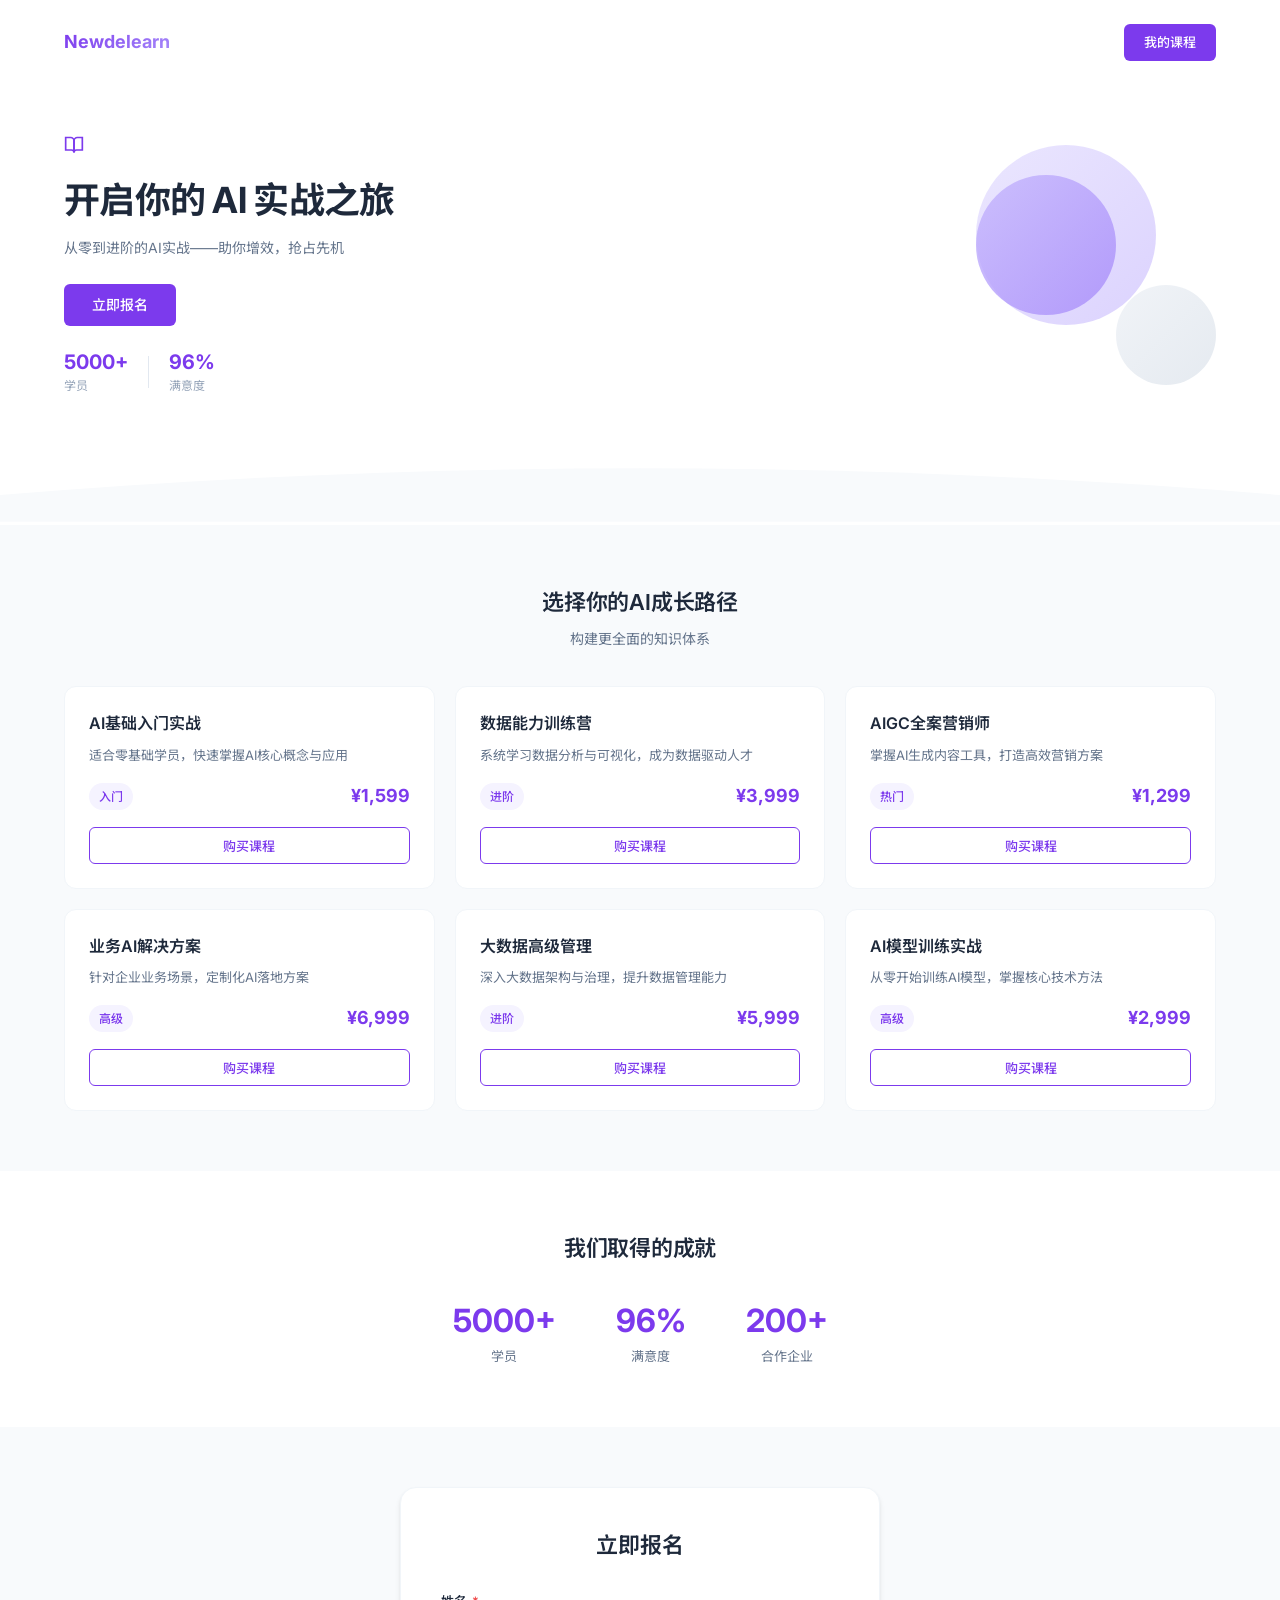
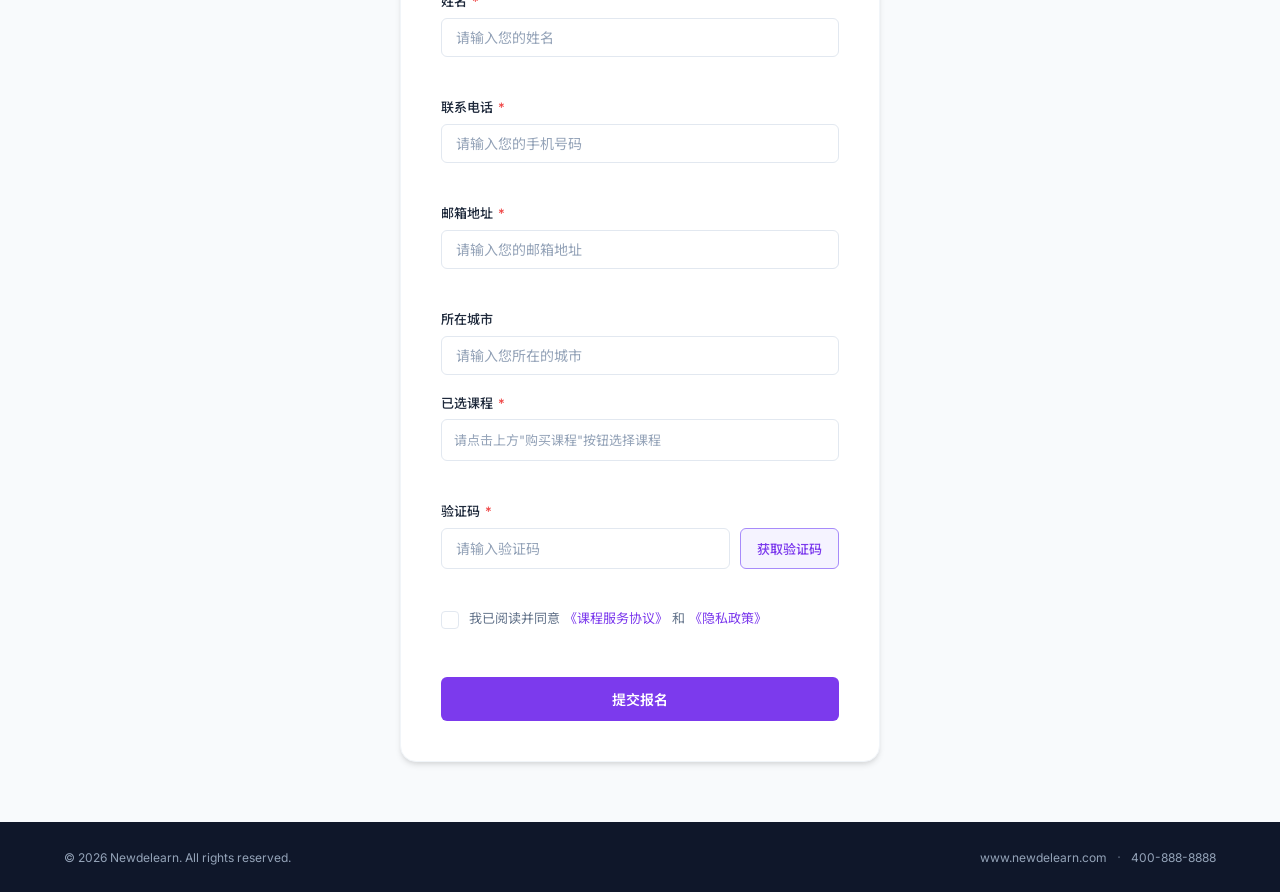
==== index.html @ 4dda24c9 "Initial commit: Newdelearn AI课程报名页 - 基于设计稿实现的课程报名页面 - 包含6个课程卡片展示 - 支持多课程选择并自动显示在表单中 - 表单验证和Netlify F" ====
<!DOCTYPE html>
<html lang="zh-CN">
<head>
  <meta charset="UTF-8">
  <meta name="viewport" content="width=device-width, initial-scale=1.0">
  <meta name="description" content="开启你的AI实战之旅 - Newdelearn AI课程报名">
  <title>课程报名页 | Newdelearn</title>
  <link rel="stylesheet" href="css/style.css">
  <link rel="preconnect" href="https://fonts.googleapis.com">
  <link rel="preconnect" href="https://fonts.gstatic.com" crossorigin>
  <link href="https://fonts.googleapis.com/css2?family=Inter:wght@300;400;500;600;700&family=Noto+Sans+SC:wght@300;400;500;600;700&display=swap" rel="stylesheet">
</head>
<body>
  <div class="page-wrapper">
    <header class="site-header">
      <div class="container">
        <nav class="nav-bar">
          <div class="logo">
            <span class="logo-text">Newdelearn</span>
          </div>
          <div class="nav-links">
            <a href="#register" class="nav-cta-btn">我的课程</a>
          </div>
        </nav>
      </div>
    </header>

    <main class="main-content">
      <section class="hero-section">
        <div class="container hero-container">
          <div class="hero-text">
            <div class="hero-icon-row">
              <svg class="hero-icon" viewBox="0 0 24 24" fill="none" stroke="currentColor" stroke-width="2">
                <path d="M2 3h6a4 4 0 0 1 4 4v14a3 3 0 0 0-3-3H2z"></path>
                <path d="M22 3h-6a4 4 0 0 0-4 4v14a3 3 0 0 1 3-3h7z"></path>
              </svg>
            </div>
            <h1 class="hero-title">开启你的 AI 实战之旅</h1>
            <p class="hero-description">
              从零到进阶的AI实战——助你增效，抢占先机
            </p>
            <a href="#register" class="hero-cta-btn">立即报名</a>
            <div class="hero-stats-inline">
              <div class="stat-inline-item">
                <span class="stat-inline-number">5000+</span>
                <span class="stat-inline-label">学员</span>
              </div>
              <div class="stat-inline-divider"></div>
              <div class="stat-inline-item">
                <span class="stat-inline-number">96%</span>
                <span class="stat-inline-label">满意度</span>
              </div>
            </div>
          </div>
          <div class="hero-visual">
            <div class="circle-decoration circle-1"></div>
            <div class="circle-decoration circle-2"></div>
            <div class="circle-decoration circle-3"></div>
          </div>
        </div>
      </section>

      <div class="divider-wave">
        <svg viewBox="0 0 1440 60" fill="none" xmlns="http://www.w3.org/2000/svg">
          <path d="M0 60V30C240 10 480 0 720 0C960 0 1200 10 1440 30V60H0Z" fill="#f8fafc"/>
        </svg>
      </div>

      <section class="courses-section">
        <div class="container">
          <div class="section-header">
            <h2 class="section-title">选择你的AI成长路径</h2>
            <p class="section-subtitle">构建更全面的知识体系</p>
          </div>
          <div class="courses-grid">
            <div class="course-card">
              <h3 class="course-title">AI基础入门实战</h3>
              <p class="course-desc">适合零基础学员，快速掌握AI核心概念与应用</p>
              <div class="course-meta">
                <span class="course-tag">入门</span>
                <span class="course-price">¥1,599</span>
              </div>
              <button class="course-btn">购买课程</button>
            </div>
            <div class="course-card">
              <h3 class="course-title">数据能力训练营</h3>
              <p class="course-desc">系统学习数据分析与可视化，成为数据驱动人才</p>
              <div class="course-meta">
                <span class="course-tag">进阶</span>
                <span class="course-price">¥3,999</span>
              </div>
              <button class="course-btn">购买课程</button>
            </div>
            <div class="course-card">
              <h3 class="course-title">AIGC全案营销师</h3>
              <p class="course-desc">掌握AI生成内容工具，打造高效营销方案</p>
              <div class="course-meta">
                <span class="course-tag">热门</span>
                <span class="course-price">¥1,299</span>
              </div>
              <button class="course-btn">购买课程</button>
            </div>
            <div class="course-card">
              <h3 class="course-title">业务AI解决方案</h3>
              <p class="course-desc">针对企业业务场景，定制化AI落地方案</p>
              <div class="course-meta">
                <span class="course-tag">高级</span>
                <span class="course-price">¥6,999</span>
              </div>
              <button class="course-btn">购买课程</button>
            </div>
            <div class="course-card">
              <h3 class="course-title">大数据高级管理</h3>
              <p class="course-desc">深入大数据架构与治理，提升数据管理能力</p>
              <div class="course-meta">
                <span class="course-tag">进阶</span>
                <span class="course-price">¥5,999</span>
              </div>
              <button class="course-btn">购买课程</button>
            </div>
            <div class="course-card">
              <h3 class="course-title">AI模型训练实战</h3>
              <p class="course-desc">从零开始训练AI模型，掌握核心技术方法</p>
              <div class="course-meta">
                <span class="course-tag">高级</span>
                <span class="course-price">¥2,999</span>
              </div>
              <button class="course-btn">购买课程</button>
            </div>
          </div>
        </div>
      </section>

      <section class="stats-section">
        <div class="container">
          <div class="section-header">
            <h2 class="section-title">我们取得的成就</h2>
          </div>
          <div class="stats-row">
            <div class="stat-card">
              <span class="stat-card-number">5000+</span>
              <span class="stat-card-label">学员</span>
            </div>
            <div class="stat-card">
              <span class="stat-card-number">96%</span>
              <span class="stat-card-label">满意度</span>
            </div>
            <div class="stat-card">
              <span class="stat-card-number">200+</span>
              <span class="stat-card-label">合作企业</span>
            </div>
          </div>
        </div>
      </section>

      <section class="register-section" id="register">
        <div class="container">
          <div class="form-wrap">
            <h2 class="form-section-title">立即报名</h2>
            <form
              name="registration-form"
              method="POST"
              data-netlify="true"
              data-netlify-honeypot="bot-field"
              action="/success.html"
              class="registration-form"
              id="registrationForm"
              novalidate
            >
              <input type="hidden" name="form-name" value="registration-form">
              <p class="hidden">
                <label>
                  Don't fill this out:
                  <input name="bot-field">
                </label>
              </p>

              <div class="form-group">
                <label for="name" class="form-label">
                  姓名 <span class="required">*</span>
                </label>
                <input
                  type="text"
                  id="name"
                  name="name"
                  class="form-input"
                  placeholder="请输入您的姓名"
                  required
                >
                <span class="form-error" data-error-for="name"></span>
              </div>

              <div class="form-group">
                <label for="phone" class="form-label">
                  联系电话 <span class="required">*</span>
                </label>
                <input
                  type="tel"
                  id="phone"
                  name="phone"
                  class="form-input"
                  placeholder="请输入您的手机号码"
                  required
                >
                <span class="form-error" data-error-for="phone"></span>
              </div>

              <div class="form-group">
                <label for="email" class="form-label">
                  邮箱地址 <span class="required">*</span>
                </label>
                <input
                  type="email"
                  id="email"
                  name="email"
                  class="form-input"
                  placeholder="请输入您的邮箱地址"
                  required
                >
                <span class="form-error" data-error-for="email"></span>
              </div>

              <div class="form-group">
                <label for="city" class="form-label">
                  所在城市
                </label>
                <input
                  type="text"
                  id="city"
                  name="city"
                  class="form-input"
                  placeholder="请输入您所在的城市"
                >
              </div>

              <div class="form-group">
                <label class="form-label">
                  已选课程 <span class="required">*</span>
                </label>
                <div class="selected-courses" id="selectedCourses">
                  <span class="selected-courses-placeholder">请点击上方"购买课程"按钮选择课程</span>
                </div>
                <input type="hidden" name="course" id="courseInput" value="">
                <span class="form-error" data-error-for="course"></span>
              </div>

              <div class="form-group">
                <label for="code" class="form-label">
                  验证码 <span class="required">*</span>
                </label>
                <div class="code-input-row">
                  <input
                    type="text"
                    id="code"
                    name="code"
                    class="form-input code-input"
                    placeholder="请输入验证码"
                    required
                  >
                  <button type="button" class="send-code-btn" id="sendCodeBtn">获取验证码</button>
                </div>
                <span class="form-error" data-error-for="code"></span>
              </div>

              <div class="form-group">
                <label class="checkbox-group">
                  <input type="checkbox" name="agree" id="agree" required>
                  <span class="checkbox-custom"></span>
                  <span class="checkbox-label">
                    我已阅读并同意
                    <a href="#" class="text-link">《课程服务协议》</a>
                    和
                    <a href="#" class="text-link">《隐私政策》</a>
                  </span>
                </label>
                <span class="form-error" data-error-for="agree"></span>
              </div>

              <button type="submit" class="submit-btn" id="submitBtn">
                <span class="btn-text">提交报名</span>
                <span class="btn-loader" aria-hidden="true"></span>
              </button>
            </form>
          </div>
        </div>
      </section>
    </main>

    <footer class="site-footer">
      <div class="container">
        <div class="footer-content">
          <p class="footer-text">© 2026 Newdelearn. All rights reserved.</p>
          <div class="footer-links">
            <a href="#" class="footer-link">www.newdelearn.com</a>
            <span class="footer-dot">·</span>
            <a href="#" class="footer-link">400-888-8888</a>
          </div>
        </div>
      </div>
    </footer>
  </div>

  <script src="js/main.js"></script>
</body>
</html>
---- css/style.css ----
:root {
  --color-primary: #7c3aed;
  --color-primary-dark: #6d28d9;
  --color-primary-light: #a78bfa;
  --color-primary-bg: #f5f3ff;
  --color-bg: #ffffff;
  --color-bg-alt: #f8fafc;
  --color-text: #1e293b;
  --color-text-secondary: #64748b;
  --color-text-tertiary: #94a3b8;
  --color-border: #e2e8f0;
  --color-border-light: #f1f5f9;
  --color-success: #10b981;
  --color-error: #ef4444;
  --color-footer-bg: #0f172a;
  --color-footer-text: #94a3b8;
  --shadow-sm: 0 1px 2px 0 rgba(0, 0, 0, 0.05);
  --shadow-md: 0 4px 6px -1px rgba(0, 0, 0, 0.1), 0 2px 4px -1px rgba(0, 0, 0, 0.06);
  --shadow-lg: 0 10px 15px -3px rgba(0, 0, 0, 0.1), 0 4px 6px -2px rgba(0, 0, 0, 0.05);
  --shadow-xl: 0 20px 25px -5px rgba(0, 0, 0, 0.1), 0 10px 10px -5px rgba(0, 0, 0, 0.04);
  --radius-sm: 6px;
  --radius-md: 8px;
  --radius-lg: 12px;
  --radius-xl: 16px;
  --radius-full: 9999px;
  --font-sans: 'Inter', 'Noto Sans SC', -apple-system, BlinkMacSystemFont, 'Segoe UI', Roboto, sans-serif;
  --transition-fast: 150ms cubic-bezier(0.4, 0, 0.2, 1);
  --transition-normal: 300ms cubic-bezier(0.4, 0, 0.2, 1);
}

* {
  margin: 0;
  padding: 0;
  box-sizing: border-box;
}

html {
  scroll-behavior: smooth;
  -webkit-font-smoothing: antialiased;
  -moz-osx-font-smoothing: grayscale;
}

body {
  font-family: var(--font-sans);
  font-size: 14px;
  line-height: 1.6;
  color: var(--color-text);
  background-color: var(--color-bg);
  overflow-x: hidden;
}

.page-wrapper {
  position: relative;
  min-height: 100vh;
  overflow: hidden;
}

.container {
  width: 100%;
  max-width: 1200px;
  margin: 0 auto;
  padding: 0 24px;
}

.hidden {
  display: none;
}

.site-header {
  position: relative;
  z-index: 10;
  padding: 24px 0;
  background: var(--color-bg);
}

.nav-bar {
  display: flex;
  align-items: center;
  justify-content: space-between;
}

.logo {
  display: flex;
  align-items: center;
  gap: 10px;
  font-weight: 700;
  font-size: 18px;
  color: var(--color-primary);
}

.logo-text {
  background: linear-gradient(135deg, var(--color-primary) 0%, var(--color-primary-light) 100%);
  -webkit-background-clip: text;
  -webkit-text-fill-color: transparent;
  background-clip: text;
  font-weight: 700;
  font-size: 18px;
}

.nav-links {
  display: flex;
  align-items: center;
  gap: 20px;
}

.nav-cta-btn {
  padding: 8px 20px;
  background: var(--color-primary);
  color: white !important;
  border-radius: var(--radius-sm);
  font-weight: 500;
  font-size: 13px;
  text-decoration: none;
  transition: all var(--transition-fast);
}

.nav-cta-btn:hover {
  background: var(--color-primary-dark);
}

.main-content {
  position: relative;
  z-index: 1;
}

.hero-section {
  padding: 40px 0 60px;
  background: var(--color-bg);
  position: relative;
  overflow: hidden;
}

.hero-container {
  display: grid;
  grid-template-columns: 1.2fr 1fr;
  gap: 40px;
  align-items: center;
  position: relative;
}

.hero-text {
  animation: fadeInUp 0.8s ease-out;
}

@keyframes fadeInUp {
  from {
    opacity: 0;
    transform: translateY(30px);
  }
  to {
    opacity: 1;
    transform: translateY(0);
  }
}

.hero-icon-row {
  margin-bottom: 16px;
}

.hero-icon {
  width: 20px;
  height: 20px;
  color: var(--color-primary);
}

.hero-title {
  font-size: 36px;
  font-weight: 700;
  line-height: 1.3;
  letter-spacing: -0.02em;
  margin-bottom: 12px;
  color: var(--color-text);
}

.hero-description {
  font-size: 14px;
  line-height: 1.7;
  color: var(--color-text-secondary);
  margin-bottom: 24px;
  max-width: 420px;
}

.hero-cta-btn {
  display: inline-block;
  padding: 10px 28px;
  background: var(--color-primary);
  color: white;
  border-radius: var(--radius-sm);
  font-weight: 500;
  font-size: 14px;
  text-decoration: none;
  transition: all var(--transition-fast);
  margin-bottom: 24px;
}

.hero-cta-btn:hover {
  background: var(--color-primary-dark);
  transform: translateY(-1px);
}

.hero-stats-inline {
  display: flex;
  align-items: center;
  gap: 20px;
}

.stat-inline-item {
  display: flex;
  flex-direction: column;
  gap: 2px;
}

.stat-inline-number {
  font-size: 20px;
  font-weight: 700;
  color: var(--color-primary);
  line-height: 1.2;
}

.stat-inline-label {
  font-size: 12px;
  color: var(--color-text-tertiary);
}

.stat-inline-divider {
  width: 1px;
  height: 32px;
  background: var(--color-border);
}

.hero-visual {
  position: relative;
  height: 280px;
}

.circle-decoration {
  position: absolute;
  border-radius: 50%;
  opacity: 0.6;
}

.circle-1 {
  width: 180px;
  height: 180px;
  background: linear-gradient(135deg, #ddd6fe 0%, #c4b5fd 100%);
  top: 20px;
  right: 60px;
  z-index: 2;
}

.circle-2 {
  width: 140px;
  height: 140px;
  background: linear-gradient(135deg, #c4b5fd 0%, #a78bfa 100%);
  top: 50px;
  right: 100px;
  z-index: 3;
  opacity: 0.8;
}

.circle-3 {
  width: 100px;
  height: 100px;
  background: linear-gradient(135deg, #e2e8f0 0%, #cbd5e1 100%);
  bottom: 20px;
  right: 0;
  z-index: 1;
  opacity: 0.5;
}

.divider-wave {
  width: 100%;
  height: 60px;
  background: var(--color-bg);
  position: relative;
  z-index: 1;
}

.divider-wave svg {
  width: 100%;
  height: 100%;
  display: block;
}

.courses-section {
  padding: 60px 0;
  background: var(--color-bg-alt);
  position: relative;
}

.section-header {
  text-align: center;
  margin-bottom: 36px;
}

.section-title {
  font-size: 22px;
  font-weight: 600;
  color: var(--color-text);
  margin-bottom: 8px;
  letter-spacing: -0.01em;
}

.section-subtitle {
  font-size: 14px;
  color: var(--color-text-secondary);
}

.courses-grid {
  display: grid;
  grid-template-columns: repeat(3, 1fr);
  gap: 20px;
}

.course-card {
  background: var(--color-bg);
  border-radius: var(--radius-lg);
  padding: 24px;
  border: 1px solid var(--color-border-light);
  display: flex;
  flex-direction: column;
  transition: all var(--transition-normal);
}

.course-card:hover {
  transform: translateY(-4px);
  box-shadow: var(--shadow-lg);
  border-color: var(--color-primary-light);
}

.course-title {
  font-size: 16px;
  font-weight: 600;
  color: var(--color-text);
  margin-bottom: 8px;
}

.course-desc {
  font-size: 13px;
  color: var(--color-text-secondary);
  line-height: 1.6;
  margin-bottom: 16px;
  flex: 1;
}

.course-meta {
  display: flex;
  align-items: center;
  justify-content: space-between;
  margin-bottom: 16px;
}

.course-tag {
  display: inline-block;
  padding: 4px 12px;
  background: var(--color-primary-bg);
  color: var(--color-primary);
  border-radius: var(--radius-full);
  font-size: 12px;
  font-weight: 500;
}

.course-price {
  font-size: 18px;
  font-weight: 700;
  color: var(--color-primary);
}

.course-btn {
  width: 100%;
  padding: 8px 16px;
  background: var(--color-bg);
  color: var(--color-primary);
  border: 1px solid var(--color-primary);
  border-radius: var(--radius-sm);
  font-size: 13px;
  font-weight: 500;
  font-family: inherit;
  cursor: pointer;
  transition: all var(--transition-fast);
}

.course-btn:hover {
  background: var(--color-primary);
  color: white;
}

.course-btn.selected {
  background: var(--color-primary);
  color: white;
  border-color: var(--color-primary);
}

.course-btn.selected::before {
  content: '✓ ';
}

.selected-courses {
  min-height: 42px;
  padding: 8px 12px;
  border: 1px solid var(--color-border);
  border-radius: var(--radius-sm);
  background: var(--color-bg);
  display: flex;
  flex-wrap: wrap;
  gap: 8px;
  align-items: center;
  transition: all var(--transition-fast);
}

.selected-courses:hover {
  border-color: var(--color-primary-light);
}

.selected-courses:focus-within {
  border-color: var(--color-primary);
  box-shadow: 0 0 0 3px rgba(124, 58, 237, 0.1);
}

.selected-courses.error {
  border-color: var(--color-error);
  box-shadow: 0 0 0 3px rgba(239, 68, 68, 0.1);
}

.selected-courses-placeholder {
  font-size: 13px;
  color: var(--color-text-tertiary);
}

.course-tag {
  display: inline-flex;
  align-items: center;
  gap: 6px;
  padding: 4px 10px;
  background: var(--color-primary-bg);
  color: var(--color-primary);
  border-radius: var(--radius-full);
  font-size: 12px;
  font-weight: 500;
  animation: tagAppear 0.2s ease-out;
}

@keyframes tagAppear {
  from {
    opacity: 0;
    transform: scale(0.8);
  }
  to {
    opacity: 1;
    transform: scale(1);
  }
}

.course-tag-remove {
  display: inline-flex;
  align-items: center;
  justify-content: center;
  width: 14px;
  height: 14px;
  background: rgba(124, 58, 237, 0.2);
  border-radius: 50%;
  color: var(--color-primary);
  font-size: 10px;
  line-height: 1;
  cursor: pointer;
  border: none;
  padding: 0;
  transition: all var(--transition-fast);
}

.course-tag-remove:hover {
  background: var(--color-primary);
  color: white;
}

.stats-section {
  padding: 60px 0;
  background: var(--color-bg);
}

.stats-row {
  display: flex;
  align-items: center;
  justify-content: center;
  gap: 60px;
}

.stat-card {
  display: flex;
  flex-direction: column;
  align-items: center;
  gap: 6px;
}

.stat-card-number {
  font-size: 32px;
  font-weight: 700;
  color: var(--color-primary);
  line-height: 1.2;
}

.stat-card-label {
  font-size: 13px;
  color: var(--color-text-secondary);
}

.register-section {
  padding: 60px 0;
  background: var(--color-bg-alt);
}

.form-wrap {
  max-width: 480px;
  margin: 0 auto;
  background: var(--color-bg);
  border-radius: var(--radius-xl);
  padding: 40px;
  box-shadow: var(--shadow-md);
  border: 1px solid var(--color-border-light);
}

.form-section-title {
  text-align: center;
  font-size: 22px;
  font-weight: 600;
  color: var(--color-text);
  margin-bottom: 28px;
}

.registration-form {
  display: flex;
  flex-direction: column;
  gap: 18px;
}

.form-group {
  display: flex;
  flex-direction: column;
  gap: 6px;
}

.form-label {
  font-size: 13px;
  font-weight: 500;
  color: var(--color-text);
}

.required {
  color: var(--color-error);
  margin-left: 2px;
}

.form-input,
.form-select,
.form-textarea {
  width: 100%;
  padding: 10px 14px;
  font-size: 14px;
  font-family: inherit;
  color: var(--color-text);
  background: var(--color-bg);
  border: 1px solid var(--color-border);
  border-radius: var(--radius-sm);
  transition: all var(--transition-fast);
  outline: none;
}

.form-input:hover,
.form-select:hover,
.form-textarea:hover {
  border-color: var(--color-primary-light);
}

.form-input:focus,
.form-select:focus,
.form-textarea:focus {
  border-color: var(--color-primary);
  box-shadow: 0 0 0 3px rgba(124, 58, 237, 0.1);
}

.form-input::placeholder,
.form-textarea::placeholder {
  color: var(--color-text-tertiary);
}

.form-input.error,
.form-select.error,
.form-textarea.error {
  border-color: var(--color-error);
  box-shadow: 0 0 0 3px rgba(239, 68, 68, 0.1);
}

.form-error {
  font-size: 12px;
  color: var(--color-error);
  min-height: 16px;
  display: block;
}

.code-input-row {
  display: flex;
  gap: 10px;
}

.code-input {
  flex: 1;
}

.send-code-btn {
  flex-shrink: 0;
  padding: 10px 16px;
  background: var(--color-primary-bg);
  color: var(--color-primary);
  border: 1px solid var(--color-primary-light);
  border-radius: var(--radius-sm);
  font-size: 13px;
  font-weight: 500;
  font-family: inherit;
  cursor: pointer;
  transition: all var(--transition-fast);
  white-space: nowrap;
}

.send-code-btn:hover:not(:disabled) {
  background: var(--color-primary);
  color: white;
  border-color: var(--color-primary);
}

.send-code-btn:disabled {
  opacity: 0.6;
  cursor: not-allowed;
}

.checkbox-group {
  display: flex;
  align-items: flex-start;
  gap: 10px;
  cursor: pointer;
  user-select: none;
}

.checkbox-group input[type="checkbox"] {
  position: absolute;
  opacity: 0;
  pointer-events: none;
}

.checkbox-custom {
  flex-shrink: 0;
  width: 18px;
  height: 18px;
  border: 1.5px solid var(--color-border);
  border-radius: 4px;
  background: var(--color-bg);
  margin-top: 2px;
  transition: all var(--transition-fast);
  position: relative;
}

.checkbox-group input[type="checkbox"]:checked + .checkbox-custom {
  background: var(--color-primary);
  border-color: var(--color-primary);
}

.checkbox-group input[type="checkbox"]:checked + .checkbox-custom::after {
  content: '';
  position: absolute;
  top: 2px;
  left: 5px;
  width: 4px;
  height: 8px;
  border: solid white;
  border-width: 0 2px 2px 0;
  transform: rotate(45deg);
}

.checkbox-group input[type="checkbox"]:focus + .checkbox-custom {
  box-shadow: 0 0 0 3px rgba(124, 58, 237, 0.1);
}

.checkbox-label {
  font-size: 13px;
  color: var(--color-text-secondary);
  line-height: 1.5;
}

.text-link {
  color: var(--color-primary);
  text-decoration: none;
  transition: color var(--transition-fast);
}

.text-link:hover {
  color: var(--color-primary-dark);
  text-decoration: underline;
}

.submit-btn {
  position: relative;
  width: 100%;
  padding: 12px 32px;
  font-size: 14px;
  font-weight: 600;
  font-family: inherit;
  color: white;
  background: var(--color-primary);
  border: none;
  border-radius: var(--radius-sm);
  cursor: pointer;
  transition: all var(--transition-fast);
  overflow: hidden;
  margin-top: 8px;
}

.submit-btn:hover:not(:disabled) {
  background: var(--color-primary-dark);
  transform: translateY(-1px);
}

.submit-btn:active:not(:disabled) {
  transform: translateY(0);
}

.submit-btn:disabled {
  opacity: 0.7;
  cursor: not-allowed;
}

.btn-loader {
  position: absolute;
  top: 50%;
  left: 50%;
  width: 18px;
  height: 18px;
  margin: -9px 0 0 -9px;
  border: 2px solid rgba(255, 255, 255, 0.3);
  border-top-color: white;
  border-radius: 50%;
  animation: spin 0.8s linear infinite;
  opacity: 0;
  visibility: hidden;
  transition: opacity var(--transition-fast);
}

.submit-btn.loading .btn-text {
  opacity: 0;
}

.submit-btn.loading .btn-loader {
  opacity: 1;
  visibility: visible;
}

@keyframes spin {
  to {
    transform: rotate(360deg);
  }
}

.site-footer {
  background: var(--color-footer-bg);
  padding: 24px 0;
  position: relative;
  z-index: 1;
}

.footer-content {
  display: flex;
  align-items: center;
  justify-content: space-between;
  flex-wrap: wrap;
  gap: 12px;
}

.footer-text {
  font-size: 12px;
  color: var(--color-footer-text);
}

.footer-links {
  display: flex;
  align-items: center;
  gap: 10px;
}

.footer-link {
  font-size: 12px;
  color: var(--color-footer-text);
  text-decoration: none;
  transition: color var(--transition-fast);
}

.footer-link:hover {
  color: white;
}

.footer-dot {
  color: var(--color-footer-text);
  opacity: 0.5;
}

.success-page {
  min-height: 100vh;
  display: flex;
  align-items: center;
  justify-content: center;
  background: var(--color-bg-alt);
}

.success-main {
  padding: 80px 24px;
  min-height: 100vh;
  display: flex;
  align-items: center;
  justify-content: center;
  width: 100%;
}

.success-container {
  width: 100%;
  max-width: 480px;
  animation: fadeInUp 0.8s ease-out;
}

.success-card {
  background: var(--color-bg);
  border-radius: var(--radius-xl);
  padding: 48px 40px;
  box-shadow: var(--shadow-lg);
  border: 1px solid var(--color-border-light);
  text-align: center;
}

.success-icon-wrap {
  position: relative;
  margin-bottom: 28px;
}

.success-circle {
  width: 72px;
  height: 72px;
  margin: 0 auto;
  background: linear-gradient(135deg, var(--color-success) 0%, #059669 100%);
  border-radius: 50%;
  display: flex;
  align-items: center;
  justify-content: center;
  position: relative;
  z-index: 2;
  animation: successPop 0.6s cubic-bezier(0.68, -0.55, 0.265, 1.55);
}

@keyframes successPop {
  0% {
    transform: scale(0);
  }
  100% {
    transform: scale(1);
  }
}

.success-icon {
  width: 36px;
  height: 36px;
  color: white;
}

.success-title {
  font-size: 26px;
  font-weight: 700;
  color: var(--color-text);
  margin-bottom: 10px;
}

.success-subtitle {
  font-size: 14px;
  color: var(--color-text-secondary);
  margin-bottom: 28px;
}

.success-info {
  background: var(--color-bg-alt);
  border-radius: var(--radius-md);
  padding: 20px;
  margin-bottom: 28px;
  display: flex;
  flex-direction: column;
  gap: 14px;
  text-align: left;
}

.info-item {
  display: flex;
  align-items: center;
  gap: 12px;
}

.info-icon {
  width: 36px;
  height: 36px;
  flex-shrink: 0;
  background: var(--color-primary-bg);
  color: var(--color-primary);
  border-radius: var(--radius-sm);
  display: flex;
  align-items: center;
  justify-content: center;
}

.info-icon svg {
  width: 18px;
  height: 18px;
}

.info-content {
  display: flex;
  flex-direction: column;
}

.info-label {
  font-size: 12px;
  color: var(--color-text-tertiary);
  margin-bottom: 2px;
}

.info-text {
  font-size: 14px;
  font-weight: 500;
  color: var(--color-text);
}

.success-actions {
  display: flex;
  gap: 12px;
  margin-bottom: 20px;
}

.btn {
  flex: 1;
  padding: 12px 24px;
  font-size: 14px;
  font-weight: 500;
  font-family: inherit;
  border-radius: var(--radius-sm);
  cursor: pointer;
  transition: all var(--transition-fast);
  text-decoration: none;
  display: inline-flex;
  align-items: center;
  justify-content: center;
  border: none;
}

.btn-primary {
  background: var(--color-primary);
  color: white;
}

.btn-primary:hover {
  background: var(--color-primary-dark);
  transform: translateY(-1px);
}

.btn-secondary {
  background: var(--color-bg);
  color: var(--color-text);
  border: 1px solid var(--color-border);
}

.btn-secondary:hover {
  border-color: var(--color-primary-light);
  color: var(--color-primary);
  transform: translateY(-1px);
}

.success-tip {
  font-size: 12px;
  color: var(--color-text-tertiary);
}

@media (max-width: 1024px) {
  .hero-container {
    grid-template-columns: 1fr;
    gap: 36px;
  }

  .hero-text {
    text-align: center;
  }

  .hero-description {
    max-width: 100%;
  }

  .hero-stats-inline {
    justify-content: center;
  }

  .hero-visual {
    height: 220px;
    display: flex;
    justify-content: center;
  }

  .circle-1,
  .circle-2,
  .circle-3 {
    position: relative;
    top: auto;
    right: auto;
    bottom: auto;
  }

  .courses-grid {
    grid-template-columns: repeat(2, 1fr);
  }

  .stats-row {
    gap: 40px;
  }
}

@media (max-width: 768px) {
  .container {
    padding: 0 20px;
  }

  .site-header {
    padding: 16px 0;
  }

  .hero-section {
    padding: 24px 0 40px;
  }

  .hero-title {
    font-size: 28px;
  }

  .hero-visual {
    height: 180px;
  }

  .circle-1 {
    width: 140px;
    height: 140px;
  }

  .circle-2 {
    width: 110px;
    height: 110px;
  }

  .circle-3 {
    width: 80px;
    height: 80px;
  }

  .courses-section {
    padding: 40px 0;
  }

  .section-title {
    font-size: 20px;
  }

  .courses-grid {
    grid-template-columns: 1fr;
  }

  .stats-section {
    padding: 40px 0;
  }

  .stats-row {
    flex-direction: column;
    gap: 24px;
  }

  .stat-card-number {
    font-size: 28px;
  }

  .register-section {
    padding: 40px 0;
  }

  .form-wrap {
    padding: 28px 24px;
  }

  .form-section-title {
    font-size: 20px;
    margin-bottom: 24px;
  }

  .footer-content {
    flex-direction: column;
    text-align: center;
    gap: 8px;
  }

  .success-card {
    padding: 36px 24px;
  }

  .success-title {
    font-size: 22px;
  }

  .success-actions {
    flex-direction: column;
  }
}

@media (max-width: 480px) {
  .hero-title {
    font-size: 24px;
  }

  .stat-inline-number {
    font-size: 18px;
  }

  .submit-btn {
    padding: 12px 24px;
    font-size: 14px;
  }

  .send-code-btn {
    padding: 10px 12px;
    font-size: 12px;
  }
}
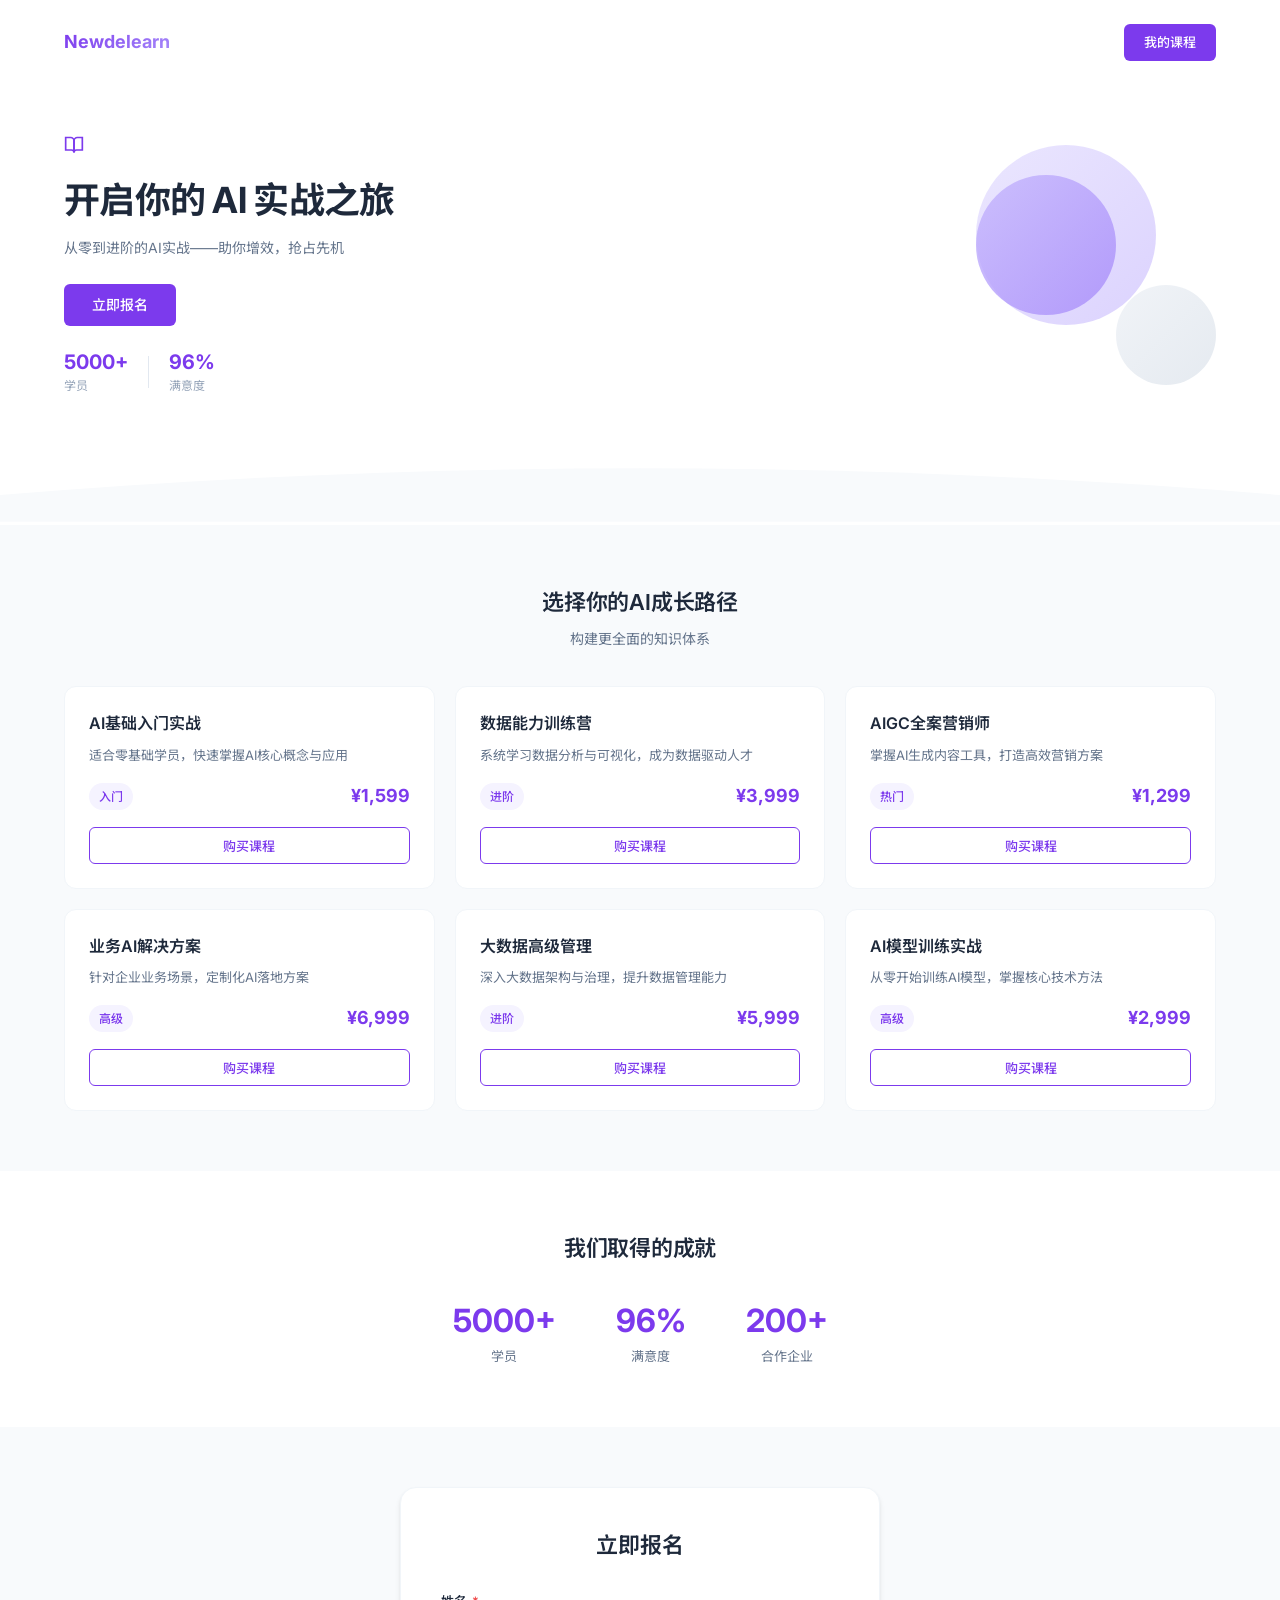
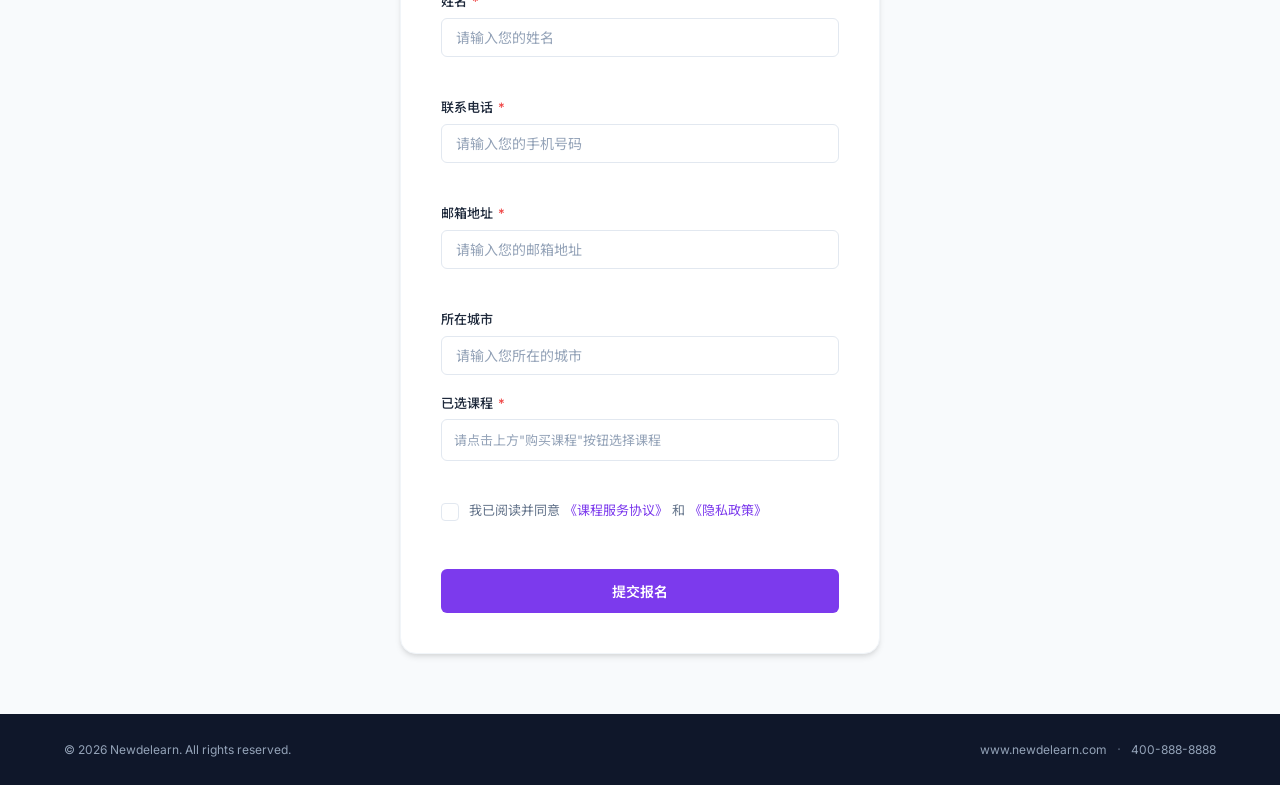
==== commit 908c9588: "移除验证码字段，完善课程选择功能" ====
--- a/index.html
+++ b/index.html
@@ -245,24 +245,6 @@
               </div>
 
               <div class="form-group">
-                <label for="code" class="form-label">
-                  验证码 <span class="required">*</span>
-                </label>
-                <div class="code-input-row">
-                  <input
-                    type="text"
-                    id="code"
-                    name="code"
-                    class="form-input code-input"
-                    placeholder="请输入验证码"
-                    required
-                  >
-                  <button type="button" class="send-code-btn" id="sendCodeBtn">获取验证码</button>
-                </div>
-                <span class="form-error" data-error-for="code"></span>
-              </div>
-
-              <div class="form-group">
                 <label class="checkbox-group">
                   <input type="checkbox" name="agree" id="agree" required>
                   <span class="checkbox-custom"></span>
--- a/css/style.css
+++ b/css/style.css
@@ -597,41 +597,6 @@
   display: block;
 }
 
-.code-input-row {
-  display: flex;
-  gap: 10px;
-}
-
-.code-input {
-  flex: 1;
-}
-
-.send-code-btn {
-  flex-shrink: 0;
-  padding: 10px 16px;
-  background: var(--color-primary-bg);
-  color: var(--color-primary);
-  border: 1px solid var(--color-primary-light);
-  border-radius: var(--radius-sm);
-  font-size: 13px;
-  font-weight: 500;
-  font-family: inherit;
-  cursor: pointer;
-  transition: all var(--transition-fast);
-  white-space: nowrap;
-}
-
-.send-code-btn:hover:not(:disabled) {
-  background: var(--color-primary);
-  color: white;
-  border-color: var(--color-primary);
-}
-
-.send-code-btn:disabled {
-  opacity: 0.6;
-  cursor: not-allowed;
-}
-
 .checkbox-group {
   display: flex;
   align-items: flex-start;
@@ -1127,9 +1092,4 @@
     padding: 12px 24px;
     font-size: 14px;
   }
-
-  .send-code-btn {
-    padding: 10px 12px;
-    font-size: 12px;
-  }
-}
+}
